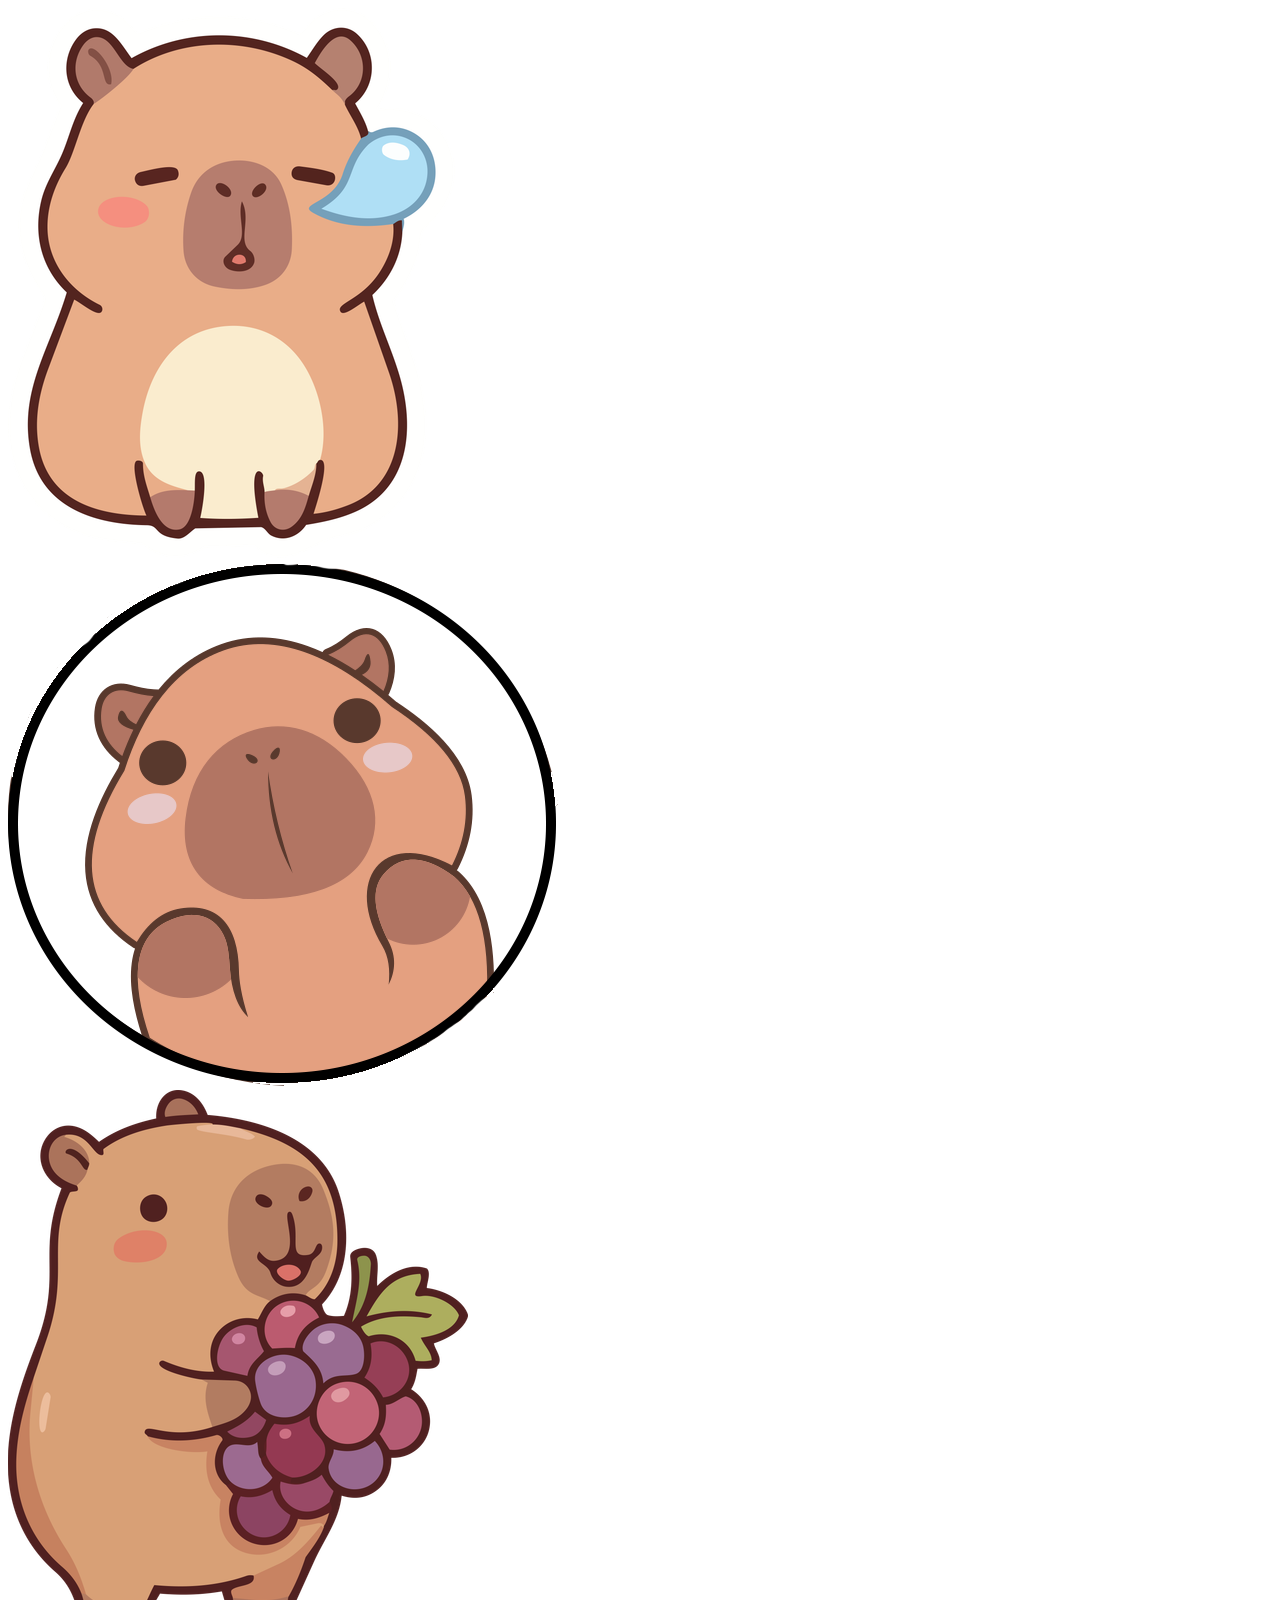
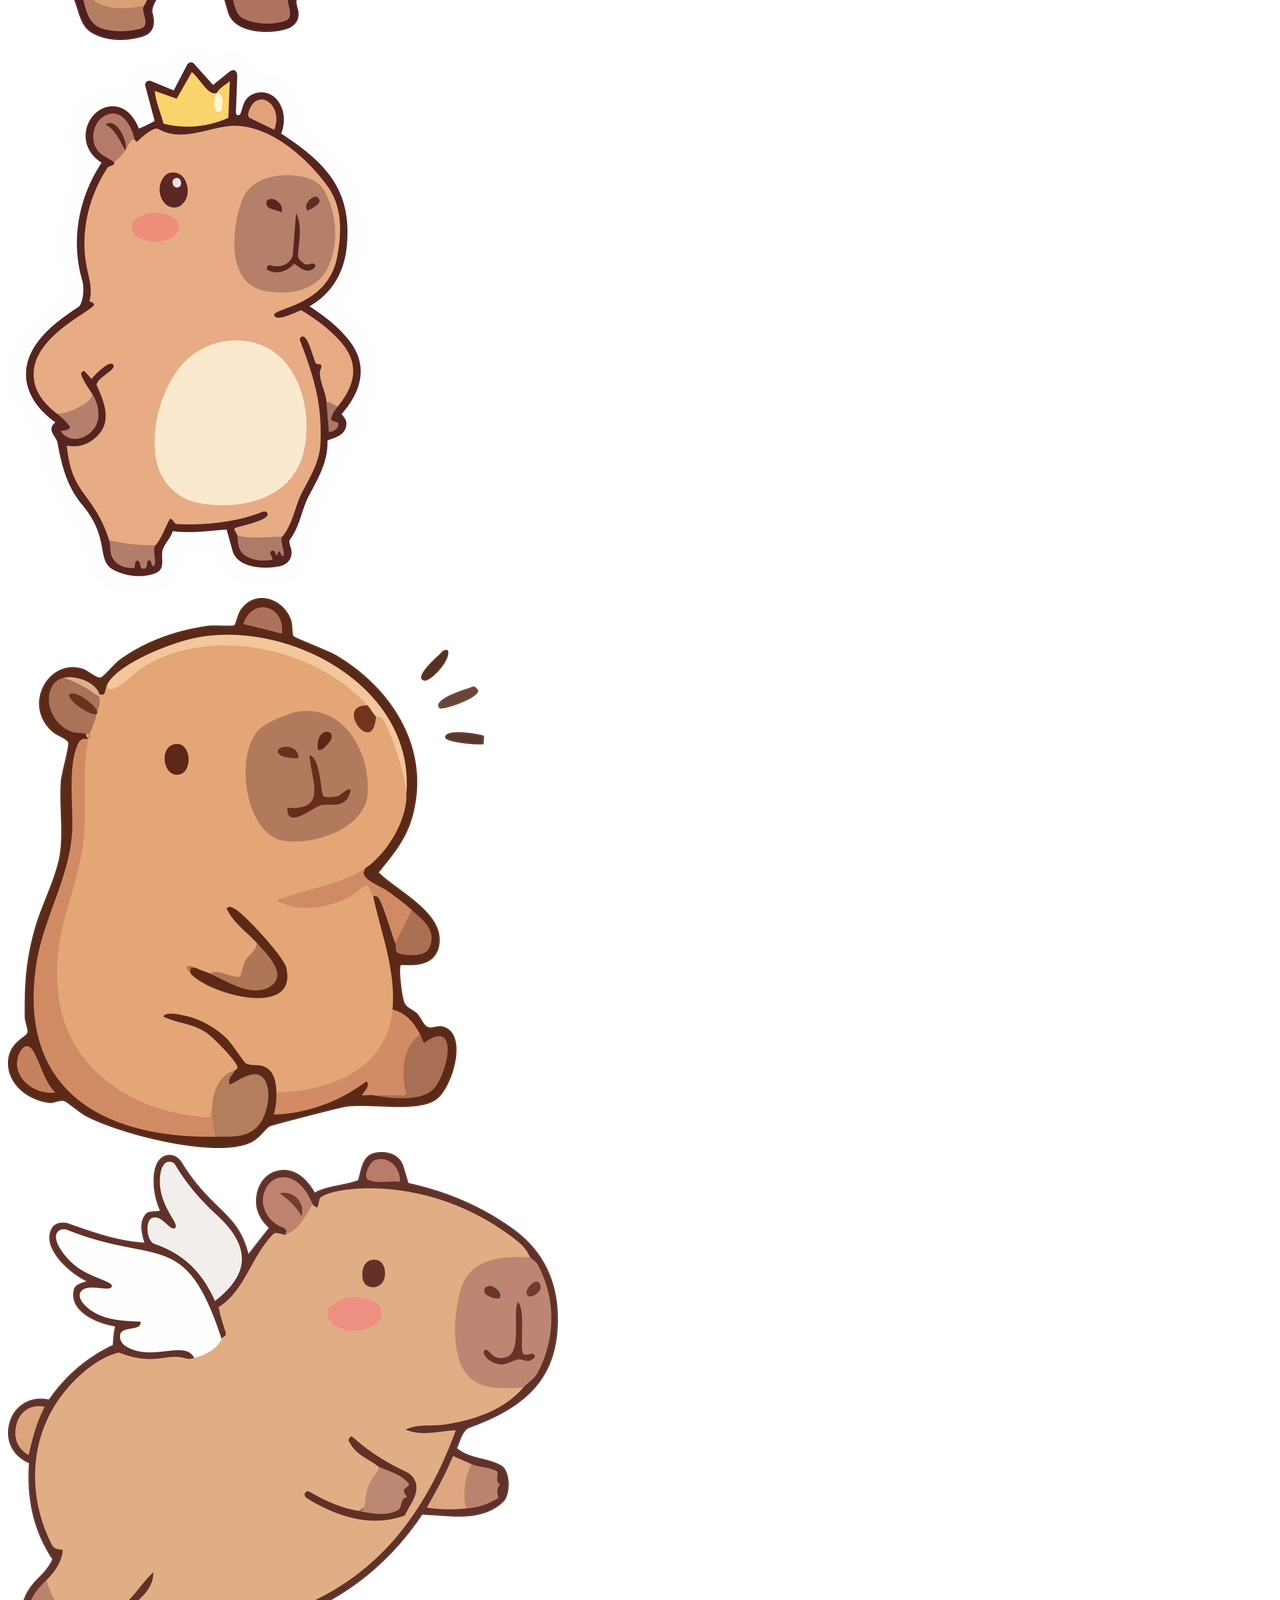
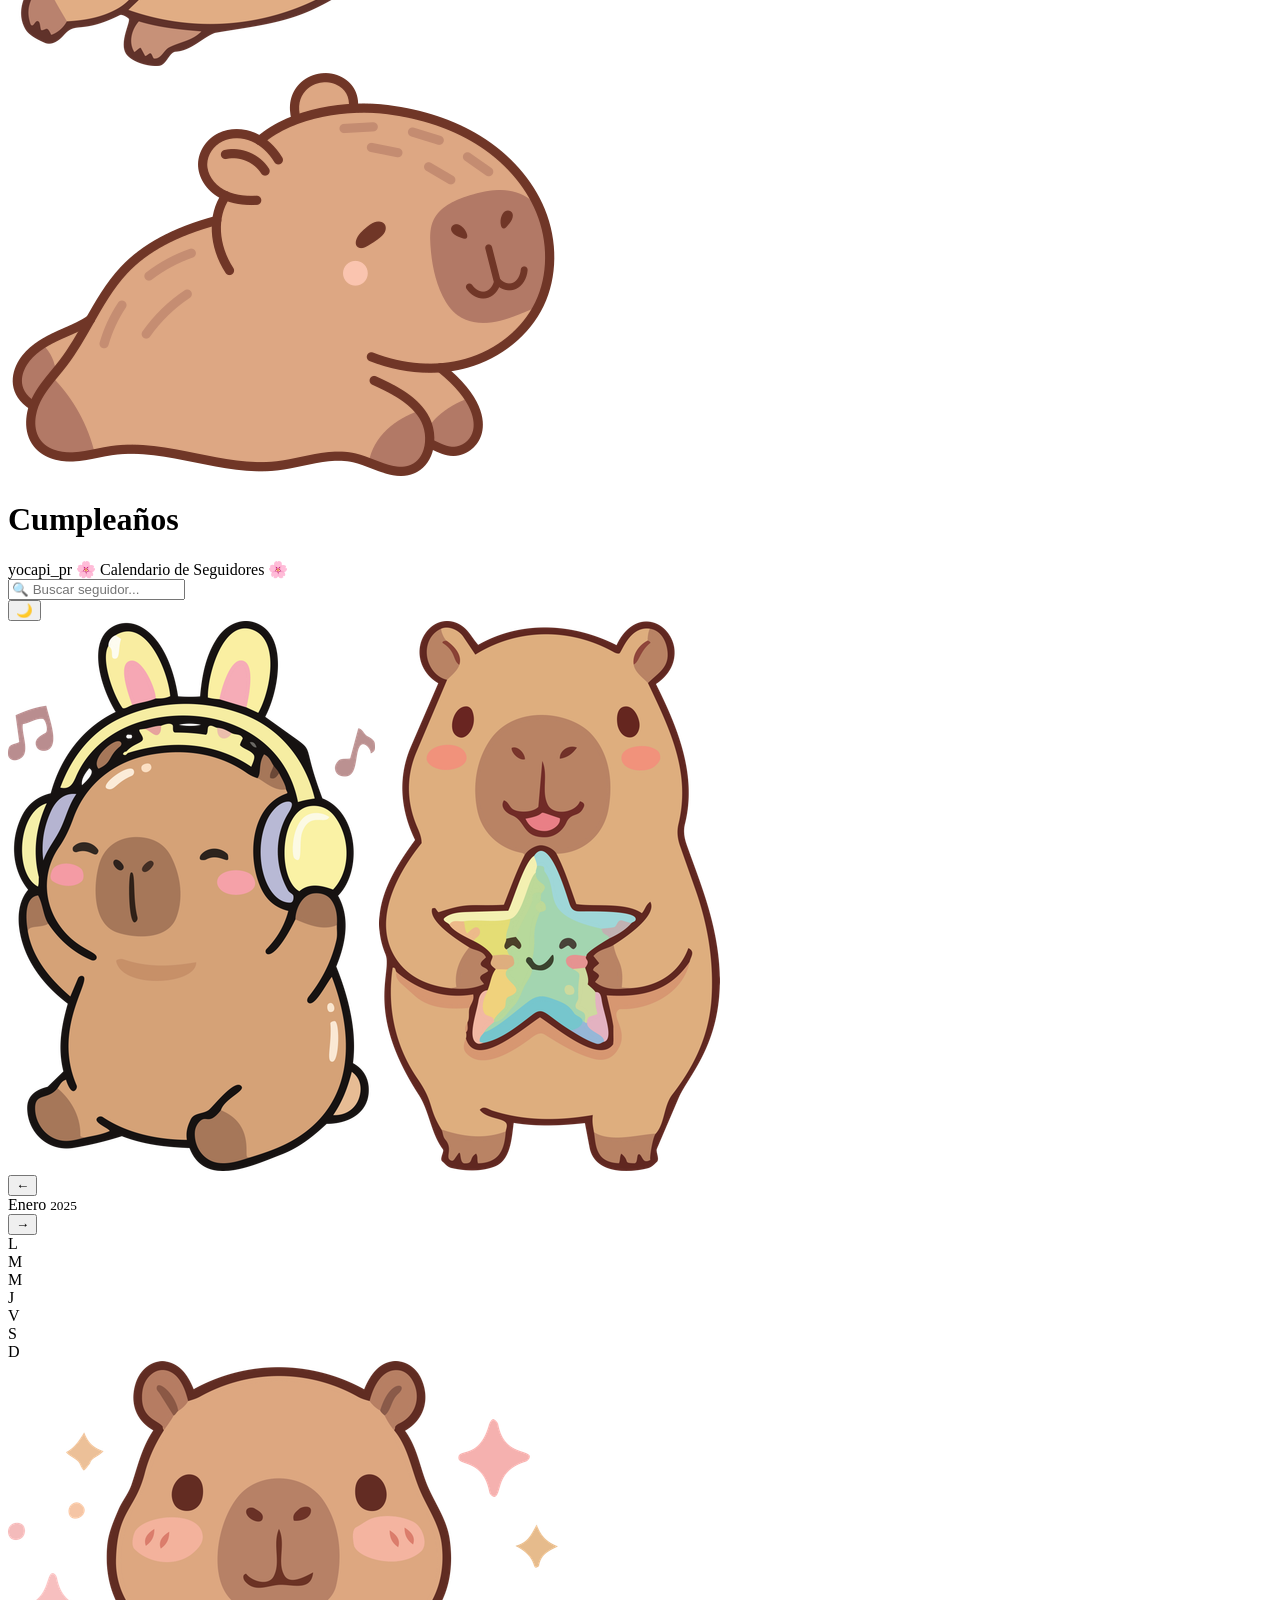
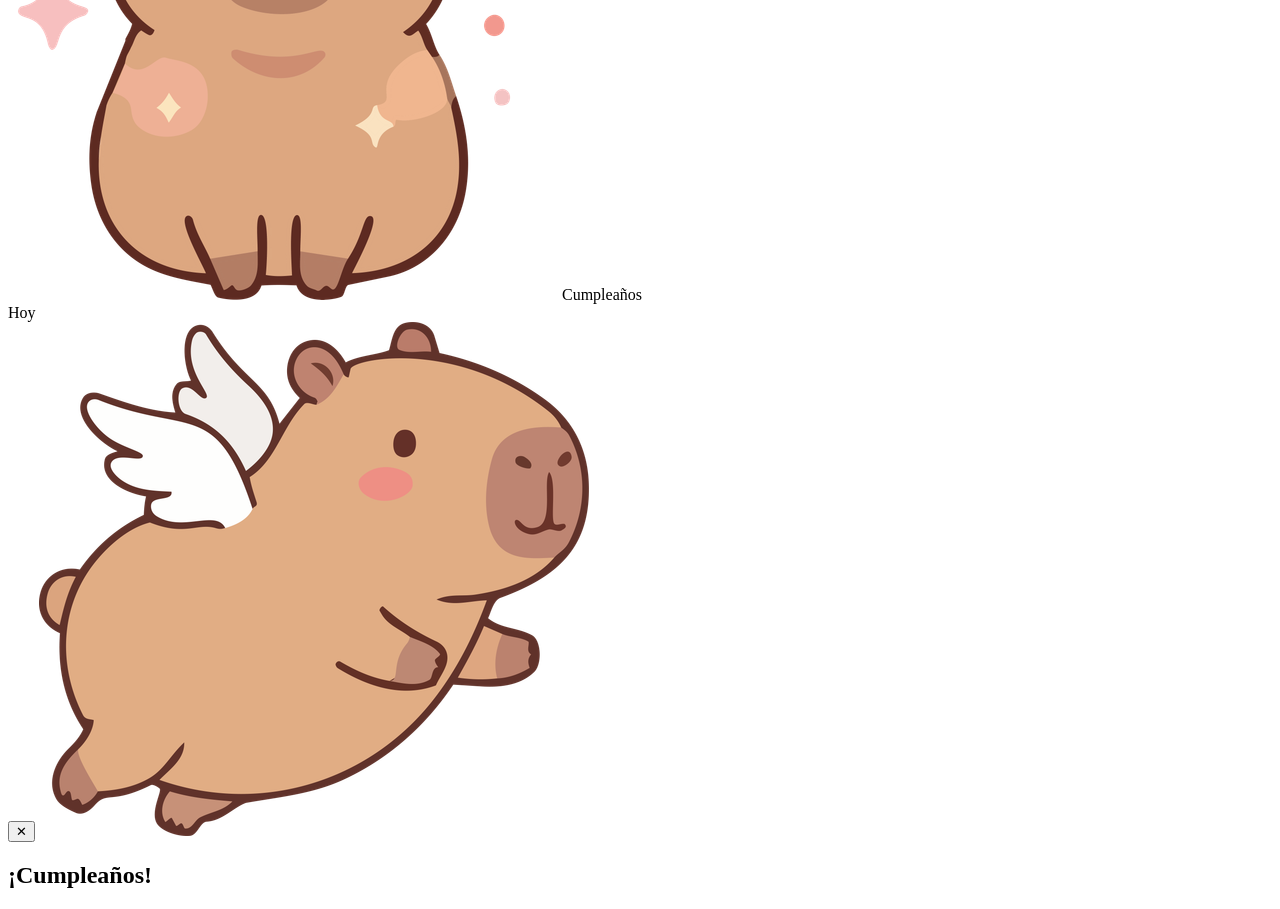
==== index.html @ 79d1aa19 "Add files via upload" ====
<!DOCTYPE html>
<html lang="es">
<head>
  <meta charset="UTF-8" />
  <meta name="viewport" content="width=device-width, initial-scale=1.0" />
  <title>🦫 Cumpleaños de Seguidores — yocapi_pr</title>
  <meta name="description" content="Calendario de cumpleaños de los seguidores de yocapi_pr. ¡Celebramos contigo cada año!" />
  <link rel="stylesheet" href="css/main.css" />
</head>
<body>

  <!-- ═══ CAPYBARA DECORACIONES FLOTANTES (JS las rota) ═══ -->
  <div class="capy-deco capy-deco-1" id="deco1" aria-hidden="true"><img src="img/capiadormilado.png" alt="" /></div>
  <div class="capy-deco capy-deco-2" id="deco2" aria-hidden="true"><img src="img/capifeliz.png"      alt="" /></div>
  <div class="capy-deco capy-deco-3" id="deco3" aria-hidden="true"><img src="img/capiuva.png"        alt="" /></div>
  <div class="capy-deco capy-deco-4" id="deco4" aria-hidden="true"><img src="img/capirey.png"        alt="" /></div>
  <div class="capy-deco capy-deco-5" id="deco5" aria-hidden="true"><img src="img/capimirando.png"    alt="" /></div>
  <div class="capy-deco capy-deco-6" id="deco6" aria-hidden="true"><img src="img/capiangel.png"      alt="" /></div>

  <!-- ═══ HEADER DINÁMICO ═══ -->
  <header class="site-header">
    <div class="header-inner">

      <!-- Logo -->
      <div class="header-brand">
        <div class="header-logo-wrap">
          <div class="header-logo-glow"></div>
          <img src="img/capiacostado.png" alt="Logo capybara" class="capy-logo" />
        </div>

        <!-- Textos -->
        <div class="header-text">
          <h1 class="header-title">Cumpleaños</h1>
          <div class="header-subtitle">
            <span class="header-streamer">yocapi_pr</span>
            <span class="header-tagline">🌸 Calendario de Seguidores 🌸</span>
          </div>
        </div>
      </div>

      <div class="header-actions">
        <!-- Buscador Rápido -->
        <div class="search-wrap">
          <input type="text" id="searchInput" class="search-input" placeholder="🔍 Buscar seguidor..." autocomplete="off" />
          <div id="searchResults" class="search-results" style="display: none;"></div>
        </div>

        <!-- Noche Mode Toggle -->
        <button id="btnNightMode" class="night-mode-toggle" aria-label="Alternar Modo Noche" title="Modo Noche">
          🌙
        </button>
      </div>

      <!-- Capybaras decorativos en el header -->
      <div class="header-deco-capy" aria-hidden="true">
        <img src="img/capimusica.png" alt="" />
        <img src="img/capiestrella.png" alt="" />
      </div>

    </div>
  </header>

  <!-- ═══ MAIN ═══ -->
  <main class="main-container">
    <div class="calendar-card">

      <!-- Navegación de mes -->
      <div class="cal-nav">
        <button id="btnPrev" aria-label="Mes anterior">&#8592;</button>
        <div class="month-title">
          <span id="monthName">Enero</span>
          <small id="yearName">2025</small>
        </div>
        <button id="btnNext" aria-label="Mes siguiente">&#8594;</button>
      </div>

      <!-- Banner Próximo Cumpleaños -->
      <div id="nextBdayBanner" class="next-bday-banner" style="display: none;">
        <span>🔜 Próximo cumpleaños:</span>
        <strong id="nextBdayText">...</strong>
      </div>

      <!-- Días de la semana -->
      <div class="cal-weekdays" aria-hidden="true">
        <div class="wd">L</div>
        <div class="wd">M</div>
        <div class="wd">M</div>
        <div class="wd">J</div>
        <div class="wd">V</div>
        <div class="wd">S</div>
        <div class="wd">D</div>
      </div>

      <!-- Grid del mes -->
      <div class="cal-grid" id="calGrid" role="grid" aria-label="Calendario"></div>

      <!-- Leyenda -->
      <div class="calendar-legend">
        <div class="legend-item">
          <div class="legend-dot pink"></div>
          <img src="img/capifeliz2.png" alt="" class="legend-capy-icon" />
          <span>Cumpleaños</span>
        </div>
        <div class="legend-item">
          <div class="legend-dot yellow"></div>
          <span>Hoy</span>
        </div>
      </div>

    </div>
  </main>

  <!-- ═══ MODAL ═══ -->
  <div class="modal-overlay" id="modalOverlay" role="dialog" aria-modal="true" aria-labelledby="modalTitle">
    <div class="modal-box">
      <button class="modal-close" id="modalClose" aria-label="Cerrar">✕</button>
      <img src="img/capiangel.png" alt="Capybara celebrando" class="modal-capy" id="modalCapyImg" />
      <h2 class="modal-title" id="modalTitle">¡Cumpleaños!</h2>
      <span class="modal-date-badge" id="modalDate"></span>
      <div class="modal-followers" id="modalFollowers"></div>
    </div>
  </div>

  <script src="js/calendar.js"></script>
</body>
</html>
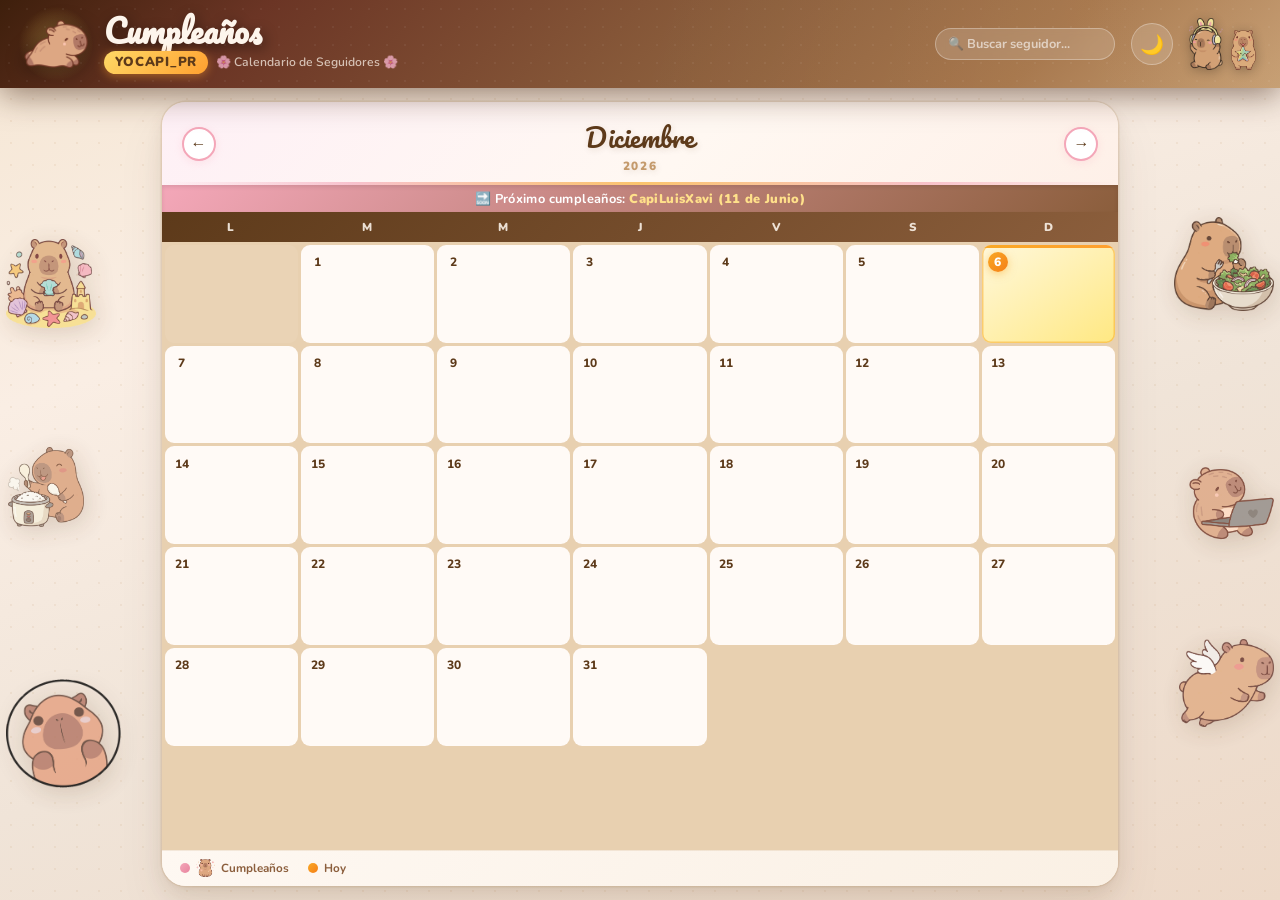
==== commit a6dfca10: "Add files via upload" ====
--- a/index.html
+++ b/index.html
@@ -1,21 +1,24 @@
 <!DOCTYPE html>
 <html lang="es">
+
 <head>
   <meta charset="UTF-8" />
   <meta name="viewport" content="width=device-width, initial-scale=1.0" />
-  <title>🦫 Cumpleaños de Seguidores — yocapi_pr</title>
-  <meta name="description" content="Calendario de cumpleaños de los seguidores de yocapi_pr. ¡Celebramos contigo cada año!" />
+  <title>🎂Cumpleaños de Seguidores — yocapi_pr</title>
+  <meta name="description"
+    content="Calendario de cumpleaños de los seguidores de yocapi_pr. ¡Celebramos contigo cada año!" />
   <link rel="stylesheet" href="css/main.css" />
 </head>
+
 <body>
 
   <!-- ═══ CAPYBARA DECORACIONES FLOTANTES (JS las rota) ═══ -->
   <div class="capy-deco capy-deco-1" id="deco1" aria-hidden="true"><img src="img/capiadormilado.png" alt="" /></div>
-  <div class="capy-deco capy-deco-2" id="deco2" aria-hidden="true"><img src="img/capifeliz.png"      alt="" /></div>
-  <div class="capy-deco capy-deco-3" id="deco3" aria-hidden="true"><img src="img/capiuva.png"        alt="" /></div>
-  <div class="capy-deco capy-deco-4" id="deco4" aria-hidden="true"><img src="img/capirey.png"        alt="" /></div>
-  <div class="capy-deco capy-deco-5" id="deco5" aria-hidden="true"><img src="img/capimirando.png"    alt="" /></div>
-  <div class="capy-deco capy-deco-6" id="deco6" aria-hidden="true"><img src="img/capiangel.png"      alt="" /></div>
+  <div class="capy-deco capy-deco-2" id="deco2" aria-hidden="true"><img src="img/capifeliz.png" alt="" /></div>
+  <div class="capy-deco capy-deco-3" id="deco3" aria-hidden="true"><img src="img/capiuva.png" alt="" /></div>
+  <div class="capy-deco capy-deco-4" id="deco4" aria-hidden="true"><img src="img/capirey.png" alt="" /></div>
+  <div class="capy-deco capy-deco-5" id="deco5" aria-hidden="true"><img src="img/capimirando.png" alt="" /></div>
+  <div class="capy-deco capy-deco-6" id="deco6" aria-hidden="true"><img src="img/capiangel.png" alt="" /></div>
 
   <!-- ═══ HEADER DINÁMICO ═══ -->
   <header class="site-header">
@@ -41,7 +44,8 @@
       <div class="header-actions">
         <!-- Buscador Rápido -->
         <div class="search-wrap">
-          <input type="text" id="searchInput" class="search-input" placeholder="🔍 Buscar seguidor..." autocomplete="off" />
+          <input type="text" id="searchInput" class="search-input" placeholder="🔍 Buscar seguidor..."
+            autocomplete="off" />
           <div id="searchResults" class="search-results" style="display: none;"></div>
         </div>
 
@@ -123,4 +127,5 @@
 
   <script src="js/calendar.js"></script>
 </body>
-</html>
+
+</html>
--- a/css/main.css
+++ b/css/main.css
@@ -0,0 +1,837 @@
+/* ============================================================
+   main.css — Calendario de Cumpleaños yocapi_pr
+   Rediseño COMPLETO · Tema: Capybara Cozy Premium
+   ============================================================ */
+
+@import url('https://fonts.googleapis.com/css2?family=Nunito:wght@400;600;700;800;900&family=Pacifico&display=swap');
+
+/* ─── Tokens ─── */
+:root {
+  --bark:      #5D3A1A;
+  --mocha:     #8B5E3C;
+  --caramel:   #C49A6C;
+  --cream:     #FDF5EC;
+  --blush:     #FDDDE6;
+  --rose:      #F4A7B9;
+  --rose-deep: #E8849E;
+  --amber:     #F9A825;
+  --amber-lt:  #FFE08A;
+  --grid-bg:   #E8D0B0;
+  --cell-bg:   #FFFAF6;
+  --shadow:    rgba(93,58,26,0.12);
+  --r-card:    24px;
+  --r-cell:    8px;
+  --transition: 0.18s ease;
+}
+
+/* ─── Tema Oscuro (Modo Noche) ─── */
+body.dark-mode {
+  --bark:      #E4C9B0;
+  --mocha:     #D4AD8C;
+  --caramel:   #A8825C;
+  --cream:     #2B1F1A;
+  --blush:     #3B2228;
+  --rose:      #9B5A6E;
+  --rose-deep: #B56B82;
+  --amber:     #D4891C;
+  --amber-lt:  #E8A038;
+  --grid-bg:   #1A120E;
+  --cell-bg:   #231915;
+  --shadow:    rgba(0,0,0,0.4);
+}
+body.dark-mode {
+  background: linear-gradient(160deg, #1C1310 0%, #2A1D18 30%, #17100D 60%, #1F1511 100%);
+}
+body.dark-mode::before {
+  background-image: radial-gradient(circle, rgba(255,255,255,0.06) 1px, transparent 1px);
+}
+body.dark-mode .site-header {
+  background: linear-gradient(135deg, #1A0D05 0%, #29150B 50%, #3B2114 100%);
+}
+body.dark-mode .cal-nav {
+  background: linear-gradient(135deg, #2B1820 0%, #261611 55%, #2B1A13 100%);
+}
+body.dark-mode .cal-day.empty { background: rgba(0,0,0,0.2); }
+body.dark-mode .cal-day.today { background: linear-gradient(145deg, #3A2B14 0%, #4D391A 100%); }
+body.dark-mode .cal-day.has-birthday { background: linear-gradient(145deg, #331A21 0%, #29151A 100%); }
+body.dark-mode .calendar-legend { background: linear-gradient(135deg, #2B1F1A, #241A15); }
+body.dark-mode .modal-box { background: #2B1F1A; border-color: #4D2834; }
+body.dark-mode .modal-follower-item { background: #231915; border-color: rgba(255,255,255,0.05); }
+
+/* ─── Reset ─── */
+*, *::before, *::after { box-sizing: border-box; margin: 0; padding: 0; }
+
+body {
+  font-family: 'Nunito', sans-serif;
+  height: 100vh;
+  margin: 0;
+  display: flex;
+  flex-direction: column;
+  overflow: hidden;
+  background: linear-gradient(160deg,
+    #F5E6D3 0%,
+    #FAEEE4 30%,
+    #F0E4D8 60%,
+    #EDD9C8 100%
+  );
+}
+
+/* Textura puntitos suaves en el fondo */
+body::before {
+  content: '';
+  position: fixed;
+  inset: 0;
+  background-image: radial-gradient(circle, rgba(196,154,108,0.12) 1px, transparent 1px);
+  background-size: 22px 22px;
+  pointer-events: none;
+  z-index: 0;
+}
+
+/* ============================================================
+   CAPYBARA DECORACIONES FLOTANTES
+   ============================================================ */
+.capy-deco {
+  position: fixed;
+  pointer-events: none;
+  z-index: 1;
+  user-select: none;
+  opacity: 0;
+  transition: opacity 0.7s ease;
+}
+.capy-deco img {
+  width: 100%;
+  height: 100%;
+  object-fit: contain;
+  filter: drop-shadow(3px 5px 12px rgba(93,58,26,0.22));
+  transition: opacity 0.7s ease;
+}
+
+.capy-deco-1 { width: 115px; height: 115px; left: 0.5%; animation: float-a 6.5s ease-in-out 0s   infinite; }
+.capy-deco-2 { width:  90px; height:  90px; left: 0.5%; animation: float-b 7.5s ease-in-out 0.5s infinite; }
+.capy-deco-3 { width:  80px; height:  80px; left: 0.5%; animation: float-c 8s   ease-in-out 1s   infinite; }
+.capy-deco-4 { width: 100px; height: 100px; right: 0.5%; animation: float-a 7s   ease-in-out 0.3s infinite; }
+.capy-deco-5 { width:  85px; height:  85px; right: 0.5%; animation: float-b 8.5s ease-in-out 1.2s infinite; }
+.capy-deco-6 { width:  95px; height:  95px; right: 0.5%; animation: float-c 7s   ease-in-out 0.8s infinite; }
+
+@keyframes float-a {
+  0%,100% { transform: translateY(0)    rotate(-4deg) scale(1);    }
+  33%      { transform: translateY(-14px) rotate(2deg) scale(1.04); }
+  66%      { transform: translateY(-6px) rotate(-6deg) scale(0.98); }
+}
+@keyframes float-b {
+  0%,100% { transform: translateY(0)    rotate(5deg)  scale(1);    }
+  50%     { transform: translateY(-18px) rotate(-4deg) scale(1.05); }
+}
+@keyframes float-c {
+  0%,100% { transform: translateY(0)    rotate(-2deg) scale(1);    }
+  40%     { transform: translateY(-10px) rotate(6deg) scale(1.03); }
+  80%     { transform: translateY(-20px) rotate(-3deg) scale(0.97); }
+}
+
+@media (max-width: 700px) {
+  .capy-deco-1 { width: 68px; height: 68px; }
+  .capy-deco-4 { width: 68px; height: 68px; }
+  .capy-deco-2,.capy-deco-3,.capy-deco-5,.capy-deco-6 { display: none; }
+}
+@media (max-width: 480px) { .capy-deco { display: none; } }
+
+/* ============================================================
+   SITE HEADER
+   ============================================================ */
+.site-header {
+  position: relative;
+  z-index: 100;
+  overflow: hidden;
+  background: linear-gradient(135deg,
+    #3E1F0C 0%,
+    #6B3525 20%,
+    #8B5E3C 55%,
+    #A57448 80%,
+    #C49A6C 100%
+  );
+  box-shadow: 0 6px 32px rgba(62,31,12,0.55);
+  flex-shrink: 0;
+}
+.site-header::before {
+  content: '';
+  position: absolute;
+  inset: 0;
+  background: linear-gradient(105deg,
+    transparent 25%, rgba(255,255,255,0.06) 50%, transparent 75%
+  );
+  background-size: 200% 100%;
+  animation: shine 5s ease-in-out infinite;
+  pointer-events: none;
+}
+.site-header::after {
+  content: '';
+  position: absolute;
+  inset: 0;
+  background-image: radial-gradient(circle, rgba(255,255,255,0.05) 1px, transparent 1px);
+  background-size: 18px 18px;
+  pointer-events: none;
+}
+@keyframes shine {
+  0%   { background-position: -100% 0; }
+  50%  { background-position:  100% 0; }
+  100% { background-position: -100% 0; }
+}
+
+.header-inner {
+  position: relative;
+  z-index: 2;
+  display: flex;
+  align-items: center;
+  gap: 1rem;
+  padding: 0.75rem 1.5rem;
+}
+.header-brand {
+  display: flex;
+  align-items: center;
+  gap: 1rem;
+  flex: 1;
+  min-width: 0;
+}
+.header-logo-wrap { position: relative; flex-shrink: 0; }
+.header-brand .capy-logo {
+  width: 64px; height: 64px;
+  object-fit: contain;
+  filter: drop-shadow(0 3px 10px rgba(0,0,0,0.4));
+  animation: logo-bob 3.2s ease-in-out infinite;
+  display: block;
+}
+@keyframes logo-bob {
+  0%,100% { transform: translateY(0) rotate(-2deg); }
+  50%      { transform: translateY(-7px) rotate(2deg); }
+}
+.header-logo-glow {
+  position: absolute;
+  inset: -6px;
+  border-radius: 50%;
+  background: radial-gradient(circle, rgba(255,217,102,0.38) 0%, transparent 70%);
+  animation: glow-pulse 3.2s ease-in-out infinite;
+}
+@keyframes glow-pulse {
+  0%,100% { transform: scale(1);   opacity: 0.65; }
+  50%     { transform: scale(1.22); opacity: 1; }
+}
+
+.header-text { min-width: 0; }
+.header-title {
+  font-family: 'Pacifico', cursive;
+  color: #FDF5EC;
+  font-size: clamp(1.15rem, 4.5vw, 2rem);
+  line-height: 1;
+  text-shadow: 2px 4px 14px rgba(0,0,0,0.45);
+}
+.header-subtitle {
+  display: flex;
+  align-items: center;
+  gap: 0.5rem;
+  margin-top: 0.3rem;
+  flex-wrap: wrap;
+}
+.header-streamer {
+  background: linear-gradient(135deg, #FFD966, #FFA030);
+  color: #5D3A1A;
+  font-weight: 900;
+  font-size: clamp(0.6rem, 2vw, 0.82rem);
+  padding: 0.18rem 0.7rem;
+  border-radius: 20px;
+  letter-spacing: 0.06em;
+  text-transform: uppercase;
+  box-shadow: 0 2px 10px rgba(255,160,48,0.45);
+  animation: badge-pop 0.5s cubic-bezier(0.34,1.56,0.64,1) both;
+}
+@keyframes badge-pop {
+  from { transform: scale(0.4); opacity: 0; }
+  to   { transform: scale(1);   opacity: 1; }
+}
+.header-tagline {
+  font-size: clamp(0.58rem, 1.8vw, 0.76rem);
+  color: rgba(253,245,236,0.72);
+  font-weight: 600;
+  white-space: nowrap;
+}
+.header-deco-capy {
+  flex-shrink: 0;
+  display: flex;
+  align-items: flex-end;
+  gap: 0.5rem;
+  opacity: 0.88;
+}
+.header-deco-capy img {
+  height: 52px; width: auto;
+  object-fit: contain;
+  filter: drop-shadow(0 2px 6px rgba(0,0,0,0.3));
+  animation: float-b 5s ease-in-out infinite;
+}
+.header-deco-capy img:nth-child(2) {
+  height: 40px;
+  animation: float-a 6s ease-in-out 0.5s infinite;
+}
+
+.header-actions {
+  display: flex;
+  align-items: center;
+  gap: 1rem;
+  z-index: 5;
+}
+
+/* ─── Buscador Rápido ─── */
+.search-wrap {
+  position: relative;
+}
+.search-input {
+  background: rgba(255,255,255,0.15);
+  border: 1px solid rgba(255,255,255,0.3);
+  border-radius: 20px;
+  padding: 0.4rem 0.8rem;
+  color: white;
+  font-family: inherit;
+  font-size: 0.8rem;
+  font-weight: 700;
+  width: 180px;
+  transition: all 0.2s ease;
+  backdrop-filter: blur(4px);
+}
+.search-input::placeholder { color: rgba(255,255,255,0.6); }
+.search-input:focus {
+  outline: none;
+  background: rgba(255,255,255,0.25);
+  border-color: rgba(255,255,255,0.8);
+  width: 200px;
+}
+.search-results {
+  position: absolute;
+  top: 110%; right: 0;
+  background: var(--cream);
+  border-radius: 12px;
+  width: 220px;
+  box-shadow: 0 8px 24px rgba(93,58,26,0.3);
+  overflow: hidden;
+  border: 1px solid rgba(196,154,108,0.2);
+  z-index: 100;
+}
+.search-item {
+  padding: 0.6rem 0.8rem;
+  font-size: 0.8rem;
+  color: var(--bark);
+  font-weight: 700;
+  cursor: pointer;
+  border-bottom: 1px solid rgba(196,154,108,0.1);
+  transition: background 0.15s ease;
+}
+.search-item:last-child { border-bottom: none; }
+.search-item:hover { background: var(--blush); color: var(--rose-deep); }
+body.dark-mode .search-results { background: var(--cream); border-color: #4D2834; }
+body.dark-mode .search-item:hover { background: #3B2228; color: #E8849E; }
+
+/* Toggle Modo Noche */
+.night-mode-toggle {
+  background: rgba(255,255,255,0.15);
+  border: 1px solid rgba(255,255,255,0.3);
+  border-radius: 50%;
+  width: 42px; height: 42px;
+  font-size: 1.2rem;
+  cursor: pointer;
+  display: flex; align-items: center; justify-content: center;
+  transition: all 0.3s ease;
+  backdrop-filter: blur(4px);
+}
+.night-mode-toggle:hover {
+  background: rgba(255,255,255,0.3);
+  transform: scale(1.1) rotate(15deg);
+}
+body.dark-mode .night-mode-toggle { content: "☀️"; }
+
+@media (max-width: 600px) {
+  .header-deco-capy { display: none; }
+  .header-inner { padding: 0.7rem 1rem; }
+  .header-brand .capy-logo { width: 50px; height: 50px; }
+}
+
+/* ============================================================
+   MAIN CONTAINER
+   ============================================================ */
+.main-container {
+  flex: 1;
+  display: flex;
+  flex-direction: column;
+  max-width: 1000px;
+  width: 100%;
+  margin: 0 auto;
+  padding: 0.8rem;
+  min-height: 0;
+  position: relative;
+  z-index: 2;
+}
+
+/* ============================================================
+   CALENDAR CARD — Rediseño premium
+   ============================================================ */
+.calendar-card {
+  flex: 1;
+  display: flex;
+  flex-direction: column;
+  min-height: 0;
+  background: var(--cream);
+  border-radius: var(--r-card);
+  box-shadow:
+    0 2px 4px rgba(93,58,26,0.04),
+    0 8px 20px rgba(93,58,26,0.10),
+    0 24px 48px rgba(93,58,26,0.08),
+    0 0 0 1.5px rgba(196,154,108,0.18);
+  overflow: hidden;
+}
+
+/* ─── Nav ─── */
+.cal-nav {
+  background: linear-gradient(135deg, #FEF0F6 0%, #FFF8F2 55%, #FEF0E8 100%);
+  padding: 0.7rem 1.2rem;
+  display: flex;
+  align-items: center;
+  justify-content: space-between;
+  gap: 0.5rem;
+  position: relative;
+  flex-shrink: 0;
+}
+/* Línea decorativa degradada debajo del nav */
+.cal-nav::after {
+  content: '';
+  position: absolute;
+  bottom: 0; left: 0; right: 0;
+  height: 2.5px;
+  background: linear-gradient(90deg,
+    transparent 0%, var(--rose) 20%, var(--amber) 50%, var(--rose) 80%, transparent 100%
+  );
+  opacity: 0.65;
+}
+
+.cal-nav button {
+  background: white;
+  border: 2px solid var(--rose);
+  color: var(--bark);
+  width: 34px; height: 34px;
+  border-radius: 50%;
+  font-size: 1rem;
+  cursor: pointer;
+  transition: all var(--transition);
+  display: flex; align-items: center; justify-content: center;
+  font-weight: 800;
+  flex-shrink: 0;
+  touch-action: manipulation;
+  box-shadow: 0 2px 8px rgba(244,167,185,0.22);
+}
+.cal-nav button:hover, .cal-nav button:active {
+  background: var(--rose);
+  color: white;
+  transform: scale(1.12);
+  box-shadow: 0 4px 14px rgba(244,167,185,0.5);
+}
+
+.cal-nav .month-title {
+  font-family: 'Pacifico', cursive;
+  font-size: clamp(1.1rem, 4.5vw, 1.65rem);
+  color: var(--bark);
+  text-align: center;
+  flex: 1;
+  letter-spacing: 0.01em;
+  text-shadow: 1px 2px 6px rgba(93,58,26,0.12);
+}
+.cal-nav .month-title small {
+  display: block;
+  font-family: 'Nunito', sans-serif;
+  font-size: clamp(0.58rem, 1.6vw, 0.74rem);
+  font-weight: 900;
+  color: var(--caramel);
+  text-transform: uppercase;
+  letter-spacing: 0.14em;
+  margin-top: -2px;
+}
+
+/* ─── Weekday headers ─── */
+.cal-weekdays {
+  display: grid;
+  grid-template-columns: repeat(7, 1fr);
+  background: linear-gradient(135deg, var(--bark) 0%, var(--mocha) 100%);
+  flex-shrink: 0;
+}
+.cal-weekdays .wd {
+  text-align: center;
+  padding: 0.42rem 0;
+  font-weight: 900;
+  font-size: clamp(0.55rem, 1.6vw, 0.72rem);
+  color: rgba(253,245,236,0.88);
+  text-transform: uppercase;
+  letter-spacing: 0.07em;
+}
+
+/* ─── Banner Próximo Cumpleaños ─── */
+.next-bday-banner {
+  background: linear-gradient(135deg, var(--rose), var(--mocha));
+  color: white;
+  text-align: center;
+  padding: 0.3rem 0.5rem;
+  font-size: clamp(0.65rem, 2vw, 0.8rem);
+  font-weight: 700;
+  letter-spacing: 0.03em;
+  box-shadow: inset 0 2px 4px rgba(0,0,0,0.1);
+  animation: slide-down 0.5s ease-out;
+}
+.next-bday-banner strong { font-weight: 900; color: #FFE08A; }
+@keyframes slide-down {
+  from { opacity: 0; transform: translateY(-10px); }
+  to   { opacity: 1; transform: translateY(0); }
+}
+
+/* ─── Grid ─── */
+.cal-grid {
+  flex: 1;
+  display: grid;
+  grid-template-rows: repeat(6, 1fr);
+  grid-template-columns: repeat(7, 1fr);
+  gap: 3px;
+  background: var(--grid-bg);
+  padding: 3px;
+  min-height: 0;
+}
+
+/* ─── Celdas de días ─── */
+.cal-day {
+  background: var(--cell-bg);
+  border-radius: var(--r-cell);
+  padding: 0.3rem 0.28rem;
+  cursor: default;
+  transition: all var(--transition);
+  position: relative;
+  display: flex;
+  flex-direction: column;
+  align-items: flex-start;
+  min-height: 0;
+  overflow: hidden;
+}
+
+/* ─── Celda vacía ─── */
+.cal-day.empty {
+  background: rgba(237,217,192,0.28);
+}
+
+/* ─── Hoy ─── */
+.cal-day.today {
+  background: linear-gradient(145deg, #FFF8DC 0%, #FFE882 100%);
+  box-shadow: inset 0 0 0 1.5px rgba(249,168,37,0.5);
+}
+.cal-day.today::before {
+  content: '';
+  position: absolute;
+  top: 0; left: 0; right: 0;
+  height: 3px;
+  background: linear-gradient(90deg, var(--amber), #FFA030);
+  border-radius: var(--r-cell) var(--r-cell) 0 0;
+}
+.cal-day.today .day-number {
+  background: linear-gradient(135deg, var(--amber), #F57F17);
+  color: white;
+  font-weight: 900;
+  box-shadow: 0 2px 8px rgba(249,168,37,0.5);
+}
+
+/* ─── Día con cumpleaños ─── */
+.cal-day.has-birthday {
+  background: linear-gradient(145deg, #FEF0F5 0%, #FFFBFD 100%);
+  box-shadow: inset 3px 0 0 0 var(--rose);
+  cursor: pointer;
+}
+.cal-day.has-birthday::before {
+  content: '';
+  position: absolute;
+  top: 0; left: 0; right: 0;
+  height: 2px;
+  background: linear-gradient(90deg, var(--rose), var(--blush));
+  border-radius: var(--r-cell) var(--r-cell) 0 0;
+}
+.cal-day.has-birthday:hover,
+.cal-day.has-birthday:active {
+  background: linear-gradient(145deg, #FDDDE6 0%, #FEF0F5 100%);
+  transform: scale(1.04);
+  z-index: 5;
+  box-shadow:
+    inset 3px 0 0 0 var(--rose-deep),
+    0 4px 18px rgba(244,167,185,0.4);
+  border-radius: 10px;
+}
+
+/* ─── Número del día ─── */
+.day-number {
+  width: 20px; height: 20px;
+  border-radius: 50%;
+  display: flex; align-items: center; justify-content: center;
+  font-weight: 800;
+  font-size: clamp(0.55rem, 1.8vw, 0.75rem);
+  color: var(--bark);
+  margin-bottom: 1px;
+  flex-shrink: 0;
+  transition: background var(--transition);
+}
+.cal-day:not(.has-birthday):not(.today):not(.empty):hover .day-number {
+  background: rgba(196,154,108,0.18);
+}
+
+/* ─── Badges de cumpleaños ─── */
+.birthday-badge {
+  width: 100%;
+  display: flex;
+  flex-direction: column;
+  gap: 1px;
+  overflow: hidden;
+  flex: 1;
+  min-height: 0;
+  padding-bottom: 2px;
+}
+.birthday-entry {
+  background: linear-gradient(135deg, var(--rose) 0%, var(--rose-deep) 100%);
+  color: white;
+  font-size: clamp(0.48rem, 1.3vw, 0.62rem);
+  font-weight: 800;
+  padding: 0px 4px 0px 2px;
+  border-radius: 20px;
+  white-space: nowrap;
+  overflow: hidden;
+  text-overflow: ellipsis;
+  max-width: 100%;
+  display: flex;
+  align-items: center;
+  gap: 3px;
+  flex-shrink: 0;
+  box-shadow: 0 1px 3px rgba(232,132,158,0.3);
+}
+/* Pastilla "+N más" */
+.more-entry {
+  background: linear-gradient(135deg, var(--caramel), #A07040) !important;
+  font-size: clamp(0.45rem, 1.2vw, 0.55rem) !important;
+  padding: 0px 5px !important;
+  letter-spacing: 0.02em;
+  box-shadow: 0 1px 3px rgba(160,112,64,0.3) !important;
+  cursor: pointer;
+}
+.birthday-entry .bi-icon {
+  width: 12px; height: 12px;
+  object-fit: contain;
+  flex-shrink: 0;
+  border-radius: 50%;
+  background: rgba(255,255,255,0.25);
+  padding: 1px;
+}
+
+/* ============================================================
+   MODAL
+   ============================================================ */
+.modal-overlay {
+  position: fixed;
+  inset: 0;
+  background: rgba(62,31,12,0.55);
+  backdrop-filter: blur(8px);
+  -webkit-backdrop-filter: blur(8px);
+  display: flex;
+  align-items: center;
+  justify-content: center;
+  z-index: 1000;
+  opacity: 0;
+  pointer-events: none;
+  transition: opacity 0.28s ease;
+  padding: 1rem;
+}
+.modal-overlay.active {
+  opacity: 1;
+  pointer-events: all;
+}
+.modal-box {
+  background: var(--cream);
+  border-radius: 20px;
+  padding: 1.6rem 1.4rem 1.4rem;
+  max-width: 390px;
+  width: 100%;
+  box-shadow:
+    0 4px 8px rgba(93,58,26,0.08),
+    0 20px 60px rgba(93,58,26,0.3);
+  transform: scale(0.82) translateY(24px);
+  transition: all 0.3s cubic-bezier(0.34, 1.56, 0.64, 1);
+  border: 2px solid var(--blush);
+  position: relative;
+  overflow: hidden;
+}
+.modal-overlay.active .modal-box {
+  transform: scale(1) translateY(0);
+}
+/* Barra superior arcoíris */
+.modal-box::before {
+  content: '';
+  position: absolute;
+  top: 0; left: 0; right: 0;
+  height: 5px;
+  background: linear-gradient(90deg, var(--rose), var(--amber), #7DC9A0, var(--rose));
+  background-size: 200% 100%;
+  animation: rainbow-bar 4s linear infinite;
+}
+@keyframes rainbow-bar {
+  0%   { background-position: 0% 0;    }
+  100% { background-position: 200% 0;  }
+}
+
+.modal-close {
+  position: absolute;
+  top: 0.85rem; right: 0.85rem;
+  background: var(--blush);
+  border: none;
+  width: 28px; height: 28px;
+  border-radius: 50%;
+  cursor: pointer;
+  font-size: 0.85rem;
+  display: flex; align-items: center; justify-content: center;
+  transition: all 0.2s ease;
+  color: var(--bark);
+  font-weight: 900;
+}
+.modal-close:hover {
+  background: var(--rose);
+  color: white;
+  transform: rotate(90deg) scale(1.1);
+}
+.modal-capy {
+  width: 76px; height: 76px;
+  object-fit: contain;
+  display: block;
+  margin: 0.2rem auto 0.7rem;
+  animation: float-b 2.2s ease-in-out infinite;
+}
+.modal-date-badge {
+  background: linear-gradient(135deg, var(--rose), var(--mocha));
+  color: white;
+  font-weight: 900;
+  font-size: 0.9rem;
+  padding: 0.4rem 1.1rem;
+  border-radius: 50px;
+  display: block;
+  margin-bottom: 0.8rem;
+  text-align: center;
+  box-shadow: 0 3px 12px rgba(232,132,158,0.3);
+}
+.modal-title {
+  font-family: 'Pacifico', cursive;
+  font-size: 1.2rem;
+  color: var(--bark);
+  margin-bottom: 0.8rem;
+  text-align: center;
+}
+.modal-followers {
+  display: flex;
+  flex-direction: column;
+  gap: 0.5rem;
+  max-height: 280px;
+  overflow-y: auto;
+  overflow-x: hidden;
+  padding-right: 4px;
+}
+.modal-follower-item {
+  display: flex;
+  align-items: center;
+  gap: 0.65rem;
+  background: white;
+  border-radius: 12px;
+  padding: 0.5rem 0.85rem;
+  border: 1.5px solid rgba(196,154,108,0.2);
+  transition: all 0.18s ease;
+  box-shadow: 0 1px 4px rgba(93,58,26,0.06);
+  max-width: 100%;
+  min-width: 0;
+}
+.modal-follower-item:hover {
+  border-color: var(--rose);
+  background: var(--blush);
+  transform: translateX(3px);
+}
+.modal-follower-item .capy-thumb {
+  width: 30px; height: 30px;
+  object-fit: contain;
+  flex-shrink: 0;
+}
+.modal-follower-link {
+  color: var(--bark);
+  font-weight: 800;
+  font-size: 0.9rem;
+  text-decoration: none;
+  flex: 1;
+  transition: color 0.15s ease;
+  white-space: nowrap;
+  overflow: hidden;
+  text-overflow: ellipsis;
+  min-width: 0;
+}
+.modal-follower-link:hover { color: var(--rose-deep); }
+.modal-follower-link::after { content: ' ↗'; font-size: 0.7rem; opacity: 0.5; }
+
+/* ============================================================
+   LEYENDA
+   ============================================================ */
+.calendar-legend {
+  padding: 0.5rem 1.1rem;
+  display: flex;
+  align-items: center;
+  gap: 1.2rem;
+  background: linear-gradient(135deg, #FEF8F2, #FAF0E4);
+  border-top: 1.5px solid rgba(196,154,108,0.18);
+  flex-wrap: wrap;
+  flex-shrink: 0;
+}
+.legend-item {
+  display: flex; align-items: center;
+  gap: 0.38rem;
+  font-size: 0.73rem;
+  font-weight: 700;
+  color: var(--mocha);
+}
+.legend-dot { width: 10px; height: 10px; border-radius: 50%; }
+.legend-dot.pink   { background: linear-gradient(135deg, var(--rose), var(--rose-deep)); }
+.legend-dot.yellow { background: linear-gradient(135deg, var(--amber), #F57F17); }
+.legend-capy-icon  { width: 19px; height: 19px; object-fit: contain; }
+
+/* ============================================================
+   ANIMACIÓN GENÉRICA
+   ============================================================ */
+@keyframes float {
+  0%,100% { transform: translateY(0); }
+  50%      { transform: translateY(-8px); }
+}
+
+@keyframes highlight-pulse {
+  0%   { transform: scale(1); box-shadow: 0 0 0 0 rgba(244,167,185,0.7); }
+  50%  { transform: scale(1.06); box-shadow: 0 0 0 10px rgba(244,167,185,0); z-index: 10; border: 2px solid var(--rose); }
+  100% { transform: scale(1); box-shadow: 0 0 0 0 rgba(244,167,185,0); }
+}
+.highlight-pulse {
+  animation: highlight-pulse 2s ease-out;
+}
+
+/* ============================================================
+   RESPONSIVE
+   ============================================================ */
+@media (max-width: 600px) {
+  .header-actions { flex-direction: column; gap: 0.5rem; align-items: flex-end; }
+  .search-input { width: 140px; font-size: 0.7rem; }
+  .search-input:focus { width: 160px; }
+  .cal-day { padding: 0.38rem 0.3rem; }
+  .day-number { width: 20px; height: 20px; font-size: 0.65rem; }
+  .calendar-legend { padding: 0.6rem 1.5rem; gap: 1.5rem; }
+}
+@media (min-width: 900px) {
+  .cal-day { padding: 0.45rem 0.4rem; border-radius: 9px; }
+  .main-container { padding: 0.9rem 1.4rem; }
+}
+@media (max-width: 380px) {
+  .cal-day { padding: 0.18rem 0.15rem; border-radius: 5px; }
+  .day-number { width: 18px; height: 18px; font-size: 0.58rem; }
+  .birthday-entry { font-size: 0.44rem; padding: 0px 3px; }
+  .cal-weekdays .wd { padding: 0.32rem 0; font-size: 0.52rem; }
+  .header-brand .capy-logo { width: 42px; height: 42px; }
+}
